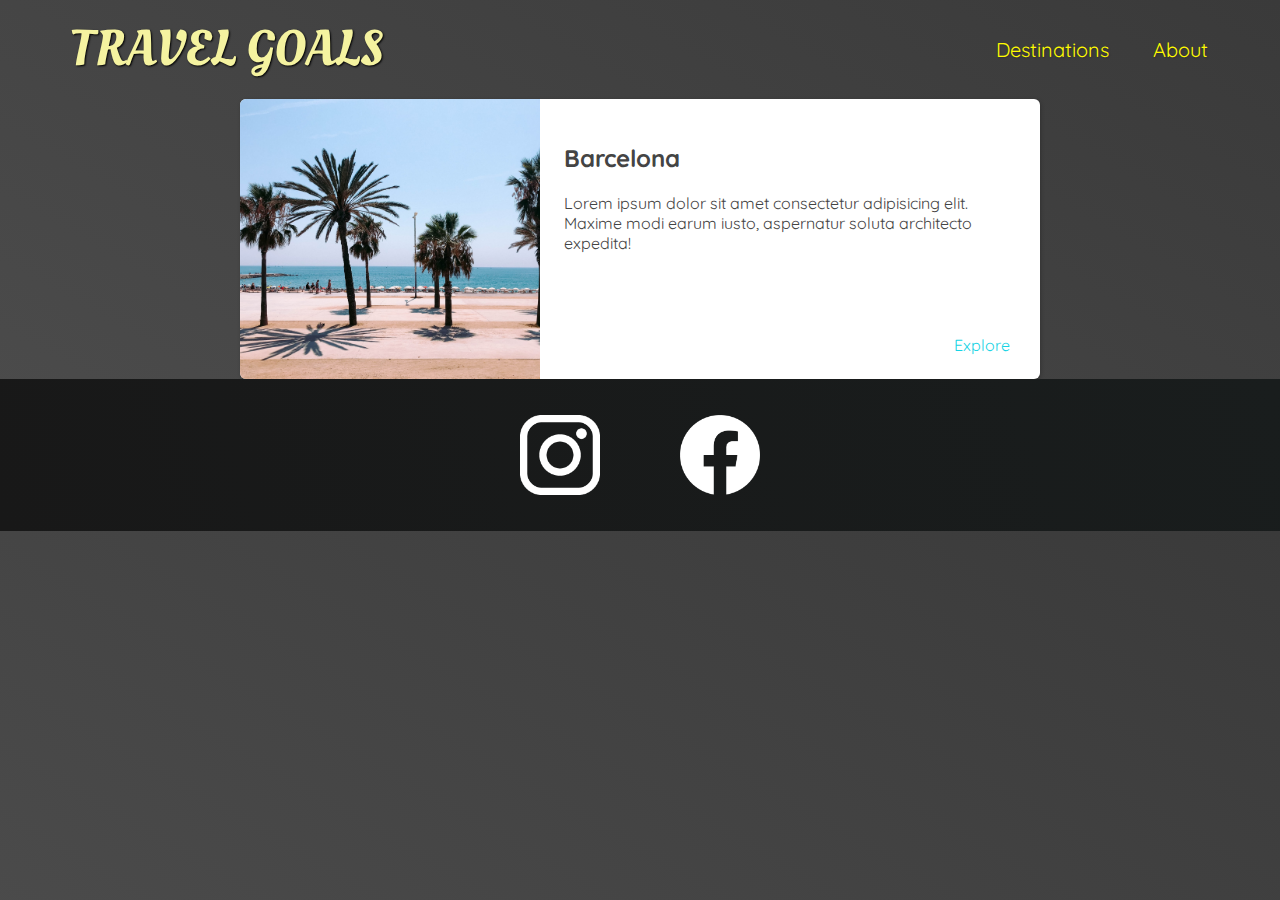
==== places.html @ ffce42f5 "Added places page styles" ====
<!DOCTYPE html>
<html lang="en">
    <head>
        <meta charset="UTF-8">
        <link href="https://fonts.googleapis.com/css2?family=Raleway:wght@700&family=Oleo+Script:wght@700&family=Quicksand:wght@300;500&display=swap" rel="stylesheet" />
    
        <link rel="stylesheet" href="css/shared.css">
        <link rel="stylesheet" href="css/places.css">
    
        <title>Travel Page</title>
    </head>
<body>
    <header>
        <div id="page-logo">
            <a href="/index.html">Travel Goals</a> 
        </div>
        <nav class="menu-links">
            <ul>
                <li><a href="/places.html">Destinations</a></li>
                <li><a href="">About</a></li>
            </ul>
        </nav>
    </header>

    <main>
        <ul>
            <li>
                <img src="/img/places/barcelona.jpg" alt="City of Barcelona">
                <div class="item-content">
                    <div>
                        <h2>Barcelona</h2>
                        <p>Lorem ipsum dolor sit amet consectetur adipisicing elit. Maxime modi earum iusto, aspernatur soluta architecto expedita!</p>
                    </div>

                    <div class="actions">
                        <a href="https://en.wikipedia.org/wiki/Barcelona" target="_blank">Explore</a>
                    </div>
                </div>
            </li>
        </ul>
    </main>

    <footer>
        <ul>
            <li>
                <a href="https://www.instagram.com">
                    <img src="/img/icons/insta.png" alt="Instagram icon">
                </a>
            </li>
            <li>
                <a href="https://www.facebook.com">
                    <img src="/img/icons/facebook.png" alt="Facebook icon">
                </a>
            </li>
        </ul>
    </footer>
    
</body>
</html>
---- css/shared.css ----
body {
    font-family: 'Quicksand', sans-serif;
    margin: 0;
}

a {
    text-decoration: none;
}

ul {
    list-style: none;
    margin: 0;
    padding: 0;
}

header {
    display: flex;
    align-items: center;
    justify-content: space-between;
    padding: 15px 60px;

    position: absolute;
    top: 0;
    left: 0;
    width: 100%;
    box-sizing: border-box;
}

#page-logo a {
    padding: 10px;
    font-family: 'Oleo Script', sans-serif;
    color: rgb(245, 243, 160);
    font-size: 50px;
    text-decoration: none;
    text-transform: uppercase;
    text-shadow: 1px 1px 2px rgb(0, 0, 0);
}

.menu-links ul {
    display: flex;
    justify-content: flex-end;
    text-align: right;
}

.menu-links li {
    margin-left: 20px;
}

.menu-links a {
    color: rgb(255, 251, 0);
    font-size: 20px;
    padding: 12px;
    border-radius: 6px;
    text-shadow: 1px 1px 2px rgba(0,0,0,0.2);
}

.menu-links a:hover {
    color: rgb(77, 77, 77);
    background-color: rgb(255, 251, 0);
}

footer {
    background: linear-gradient(70deg, rgb(24,24,24), rgb(25,29,29));
    padding: 36px;
}

footer ul {
    display: flex;
    justify-content: center;
    gap: 80px;
}

footer li {
    width: 80px;
    height: 80px;
}

footer img {
    width: 100%;
    height: 100%;
}
---- css/places.css ----
body {
    background: linear-gradient(30deg, rgb(77, 77, 77), rgb(58, 58, 58));
    color: rgb(68, 68, 68);
}

header {
    position: static;
}

main ul {
    width: 800px;
    margin: 0 auto;
}

main li {
    display: flex;
    background-color: white;
    box-shadow: 1px 1px 4px rgba(0, 0, 0, 0.2);
    border-radius: 6px;
    overflow: hidden;
}

main li img {
    width: 300px;
    height: 280px;
    object-fit: cover;
}

.item-content {
    padding: 24px;
    display: flex;
    flex-direction: column;
    justify-content: space-between;
}

.actions {
    text-align: right;
}

.actions a {
    text-decoration: none;
    color: rgb(22, 211, 228);
    border-radius: 5px;
    padding: 6px;
}

.actions a:hover {
    background-color: rgb(235, 253, 255);
}
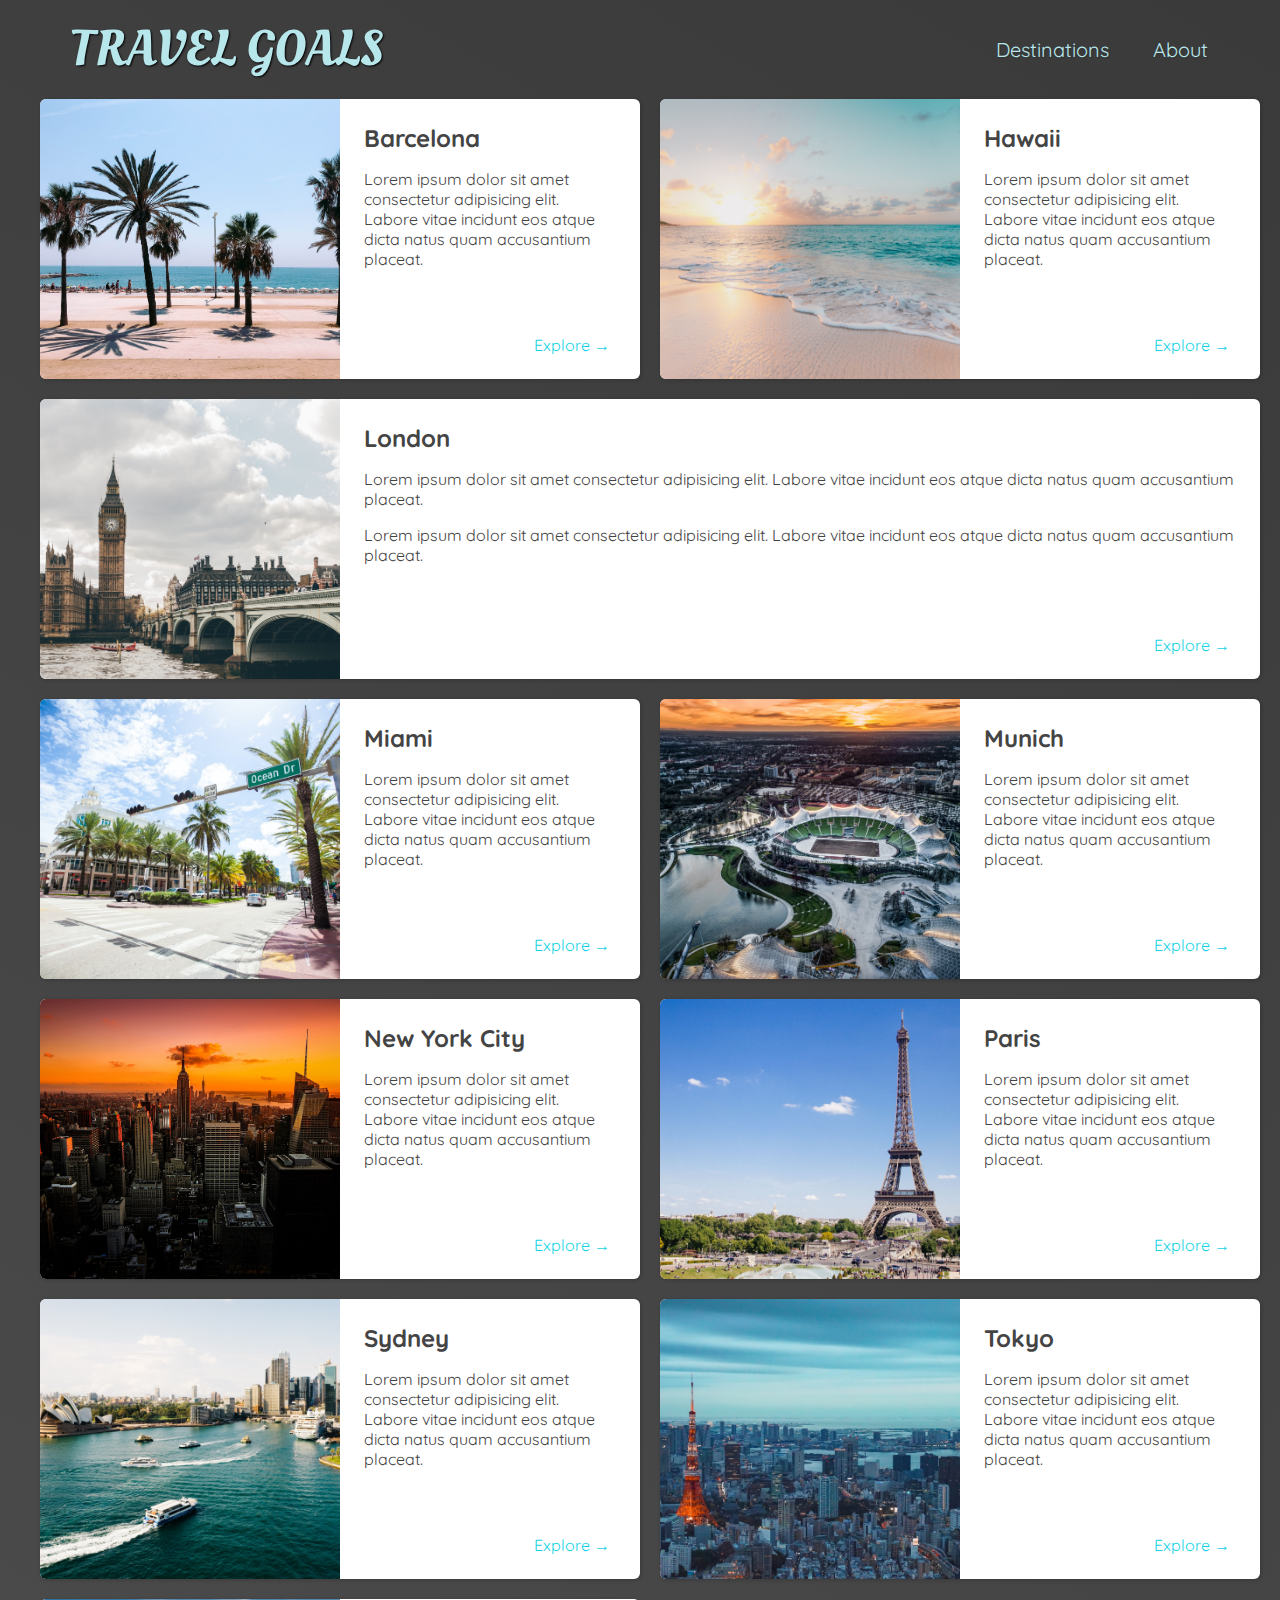
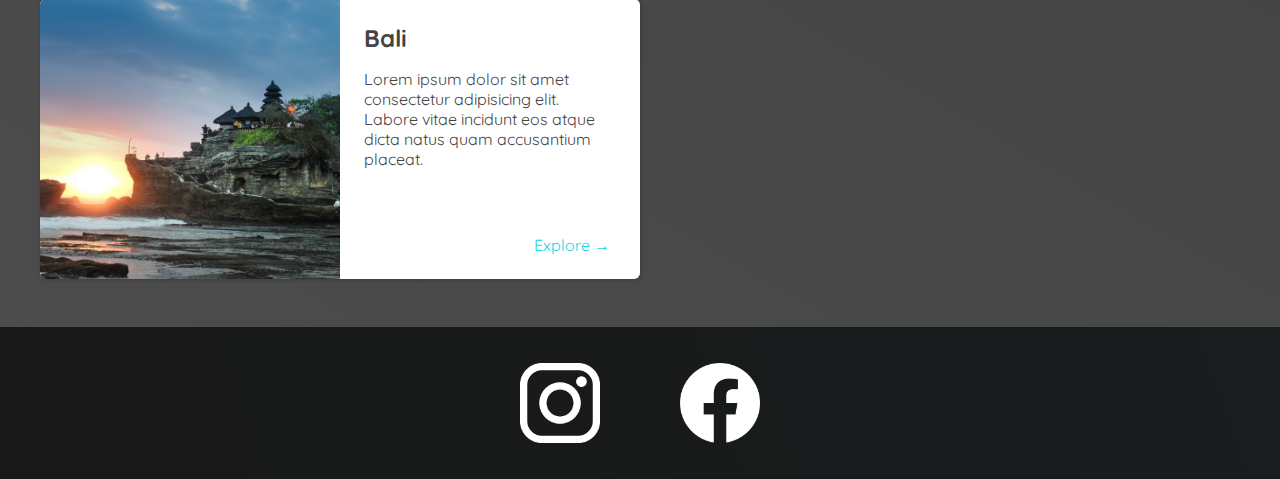
==== commit 208fa0f8: "Finishing the website" ====
--- a/places.html
+++ b/places.html
@@ -25,17 +25,160 @@
     <main>
         <ul>
             <li>
-                <img src="/img/places/barcelona.jpg" alt="City of Barcelona">
-                <div class="item-content">
-                    <div>
-                        <h2>Barcelona</h2>
-                        <p>Lorem ipsum dolor sit amet consectetur adipisicing elit. Maxime modi earum iusto, aspernatur soluta architecto expedita!</p>
-                    </div>
-
-                    <div class="actions">
-                        <a href="https://en.wikipedia.org/wiki/Barcelona" target="_blank">Explore</a>
-                    </div>
-                </div>
+              <img src="img/places/barcelona.jpg" alt="City of Barcelona" />
+              <div class="item-content">
+                <div>
+                  <h2>Barcelona</h2>
+                  <p>
+                    Lorem ipsum dolor sit amet consectetur adipisicing elit. Labore
+                    vitae incidunt eos atque dicta natus quam accusantium placeat.
+                  </p>
+                </div>
+                <div class="actions">
+                  <a href="https://en.wikipedia.org/wiki/Barcelona">Explore &#x2192</a>
+                </div>
+              </div>
+            </li>
+            <li>
+              <img src="img/places/hawaii.jpg" alt="Hawaii beach" />
+              <div class="item-content">
+                <div>
+                  <h2>Hawaii</h2>
+                  <p>
+                    Lorem ipsum dolor sit amet consectetur adipisicing elit. Labore
+                    vitae incidunt eos atque dicta natus quam accusantium placeat.
+                  </p>
+                </div>
+                <div class="actions">
+                  <a href="hhttps://en.wikipedia.org/wiki/Hawaii">Explore &#x2192</a>
+                </div>
+              </div>
+            </li>
+            <li>
+              <img src="img/places/london.jpg" alt="London city" />
+              <div class="item-content">
+                <div>
+                  <h2>London</h2>
+                  <p>
+                    Lorem ipsum dolor sit amet consectetur adipisicing elit. Labore
+                    vitae incidunt eos atque dicta natus quam accusantium placeat.
+                  </p>
+                  <p>
+                    Lorem ipsum dolor sit amet consectetur adipisicing elit. Labore
+                    vitae incidunt eos atque dicta natus quam accusantium placeat.
+                  </p>
+                </div>
+                <div class="actions">
+                  <a href="https://en.wikipedia.org/wiki/London">Explore &#x2192</a>
+                </div>
+              </div>
+            </li>
+            <li>
+              <img src="img/places/miami.jpg" alt="Miami streets" />
+              <div class="item-content">
+                <div>
+                  <h2>Miami</h2>
+                  <p>
+                    Lorem ipsum dolor sit amet consectetur adipisicing elit. Labore
+                    vitae incidunt eos atque dicta natus quam accusantium placeat.
+                  </p>
+                </div>
+                <div class="actions">
+                  <a href="https://en.wikipedia.org/wiki/Miami">Explore &#x2192</a>
+                </div>
+              </div>
+            </li>
+            <li>
+              <img src="img/places/munich.jpg" alt="Munich football stadium" />
+              <div class="item-content">
+                <div>
+                  <h2>Munich</h2>
+                  <p>
+                    Lorem ipsum dolor sit amet consectetur adipisicing elit. Labore
+                    vitae incidunt eos atque dicta natus quam accusantium placeat.
+                  </p>
+                </div>
+                <div class="actions">
+                  <a href="https://en.wikipedia.org/wiki/Munich">Explore &#x2192</a>
+                </div>
+              </div>
+            </li>
+            <li>
+              <img src="img/places/new-york-city.jpg" alt="New York City skyline" />
+              <div class="item-content">
+                <div>
+                  <h2>New York City</h2>
+                  <p>
+                    Lorem ipsum dolor sit amet consectetur adipisicing elit. Labore
+                    vitae incidunt eos atque dicta natus quam accusantium placeat.
+                  </p>
+                </div>
+                <div class="actions">
+                  <a href="https://en.wikipedia.org/wiki/New_York_City"
+                    >Explore &#x2192</a
+                  >
+                </div>
+              </div>
+            </li>
+            <li>
+              <img src="img/places/paris.jpg" alt="Paris city" />
+              <div class="item-content">
+                <div>
+                  <h2>Paris</h2>
+                  <p>
+                    Lorem ipsum dolor sit amet consectetur adipisicing elit. Labore
+                    vitae incidunt eos atque dicta natus quam accusantium placeat.
+                  </p>
+                </div>
+                <div class="actions">
+                  <a href="https://en.wikipedia.org/wiki/Paris">Explore &#x2192</a>
+                </div>
+              </div>
+            </li>
+            <li>
+              <img src="img/places/sydney.jpg" alt="Sydney beach" />
+              <div class="item-content">
+                <div>
+                  <h2>Sydney</h2>
+                  <p>
+                    Lorem ipsum dolor sit amet consectetur adipisicing elit. Labore
+                    vitae incidunt eos atque dicta natus quam accusantium placeat.
+                  </p>
+                </div>
+                <div class="actions">
+                  <a href="https://en.wikipedia.org/wiki/Sydney">Explore &#x2192</a>
+                </div>
+              </div>
+            </li>
+            <li>
+              <img src="img/places/tokyo.jpg" alt="Tokyo skyline" />
+              <div class="item-content">
+                <div>
+                  <h2>Tokyo</h2>
+                  <p>
+                    Lorem ipsum dolor sit amet consectetur adipisicing elit. Labore
+                    vitae incidunt eos atque dicta natus quam accusantium placeat.
+                  </p>
+                </div>
+                <div class="actions">
+                  <a href="https://en.wikipedia.org/wiki/Tokyo">Explore &#x2192</a>
+                </div>
+              </div>
+            </li>
+            <li>
+              <img src="img/places/bali.jpg" alt="Bali beach" />
+              <div class="item-content">
+                <div>
+                  <h2>Bali</h2>
+                  <p>
+                    Lorem ipsum dolor sit amet consectetur adipisicing elit. Labore
+                    vitae incidunt eos atque dicta natus quam accusantium placeat.
+                  </p>
+                </div>
+                <div class="actions">
+                  <a href="https://en.wikipedia.org/wiki/Bali">Explore &#x2192</a>
+                </div>
+              </div>
             </li>
         </ul>
     </main>
--- a/css/places.css
+++ b/css/places.css
@@ -7,9 +7,25 @@
     position: static;
 }
 
+#page-logo a {
+    color: rgb(183, 230, 235);
+}
+
+.menu-links a {
+    color: rgb(183, 230, 235);
+}
+
+.menu-links a:hover {
+    background-color: rgb(183, 230, 235);
+    color: rgb(59, 59, 59);
+}
+
 main ul {
-    width: 800px;
-    margin: 0 auto;
+    width: 1200px;
+    margin: 0 auto 48px auto;
+    display: grid;
+    grid-template-columns: 50% 50%;
+    gap: 20px;
 }
 
 main li {
@@ -18,6 +34,10 @@
     box-shadow: 1px 1px 4px rgba(0, 0, 0, 0.2);
     border-radius: 6px;
     overflow: hidden;
+}
+
+main li:nth-of-type(3) {
+    grid-column: 1 / span 2;
 }
 
 main li img {
@@ -31,6 +51,10 @@
     display: flex;
     flex-direction: column;
     justify-content: space-between;
+}
+
+.item-content h2 {
+    margin: 0;
 }
 
 .actions {
